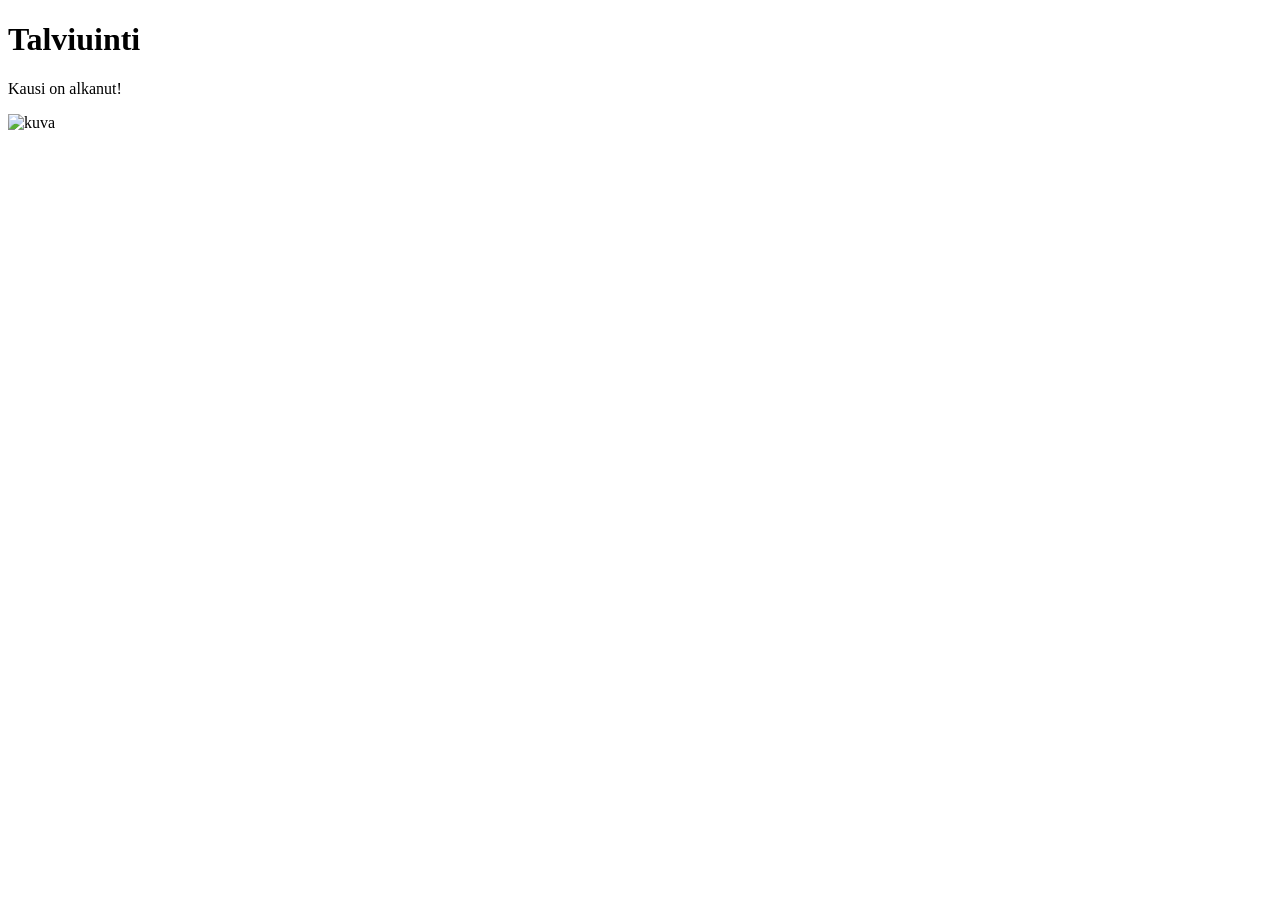
==== WS_01/index.html @ c87ffedd "Update course assignments WS_01-WS_06" ====
<!DOCTYPE html>
    <html>
    <head>
        <title>Talviuinti</title>
    </head>
    <body>
        <h1>Talviuinti</h1>
        <p>Kausi on alkanut!</p>
        <img src="IMG_talviuinti.jpg" alt="kuva" style="max-width: 100%; height: auto;">
    </body>
    </html>
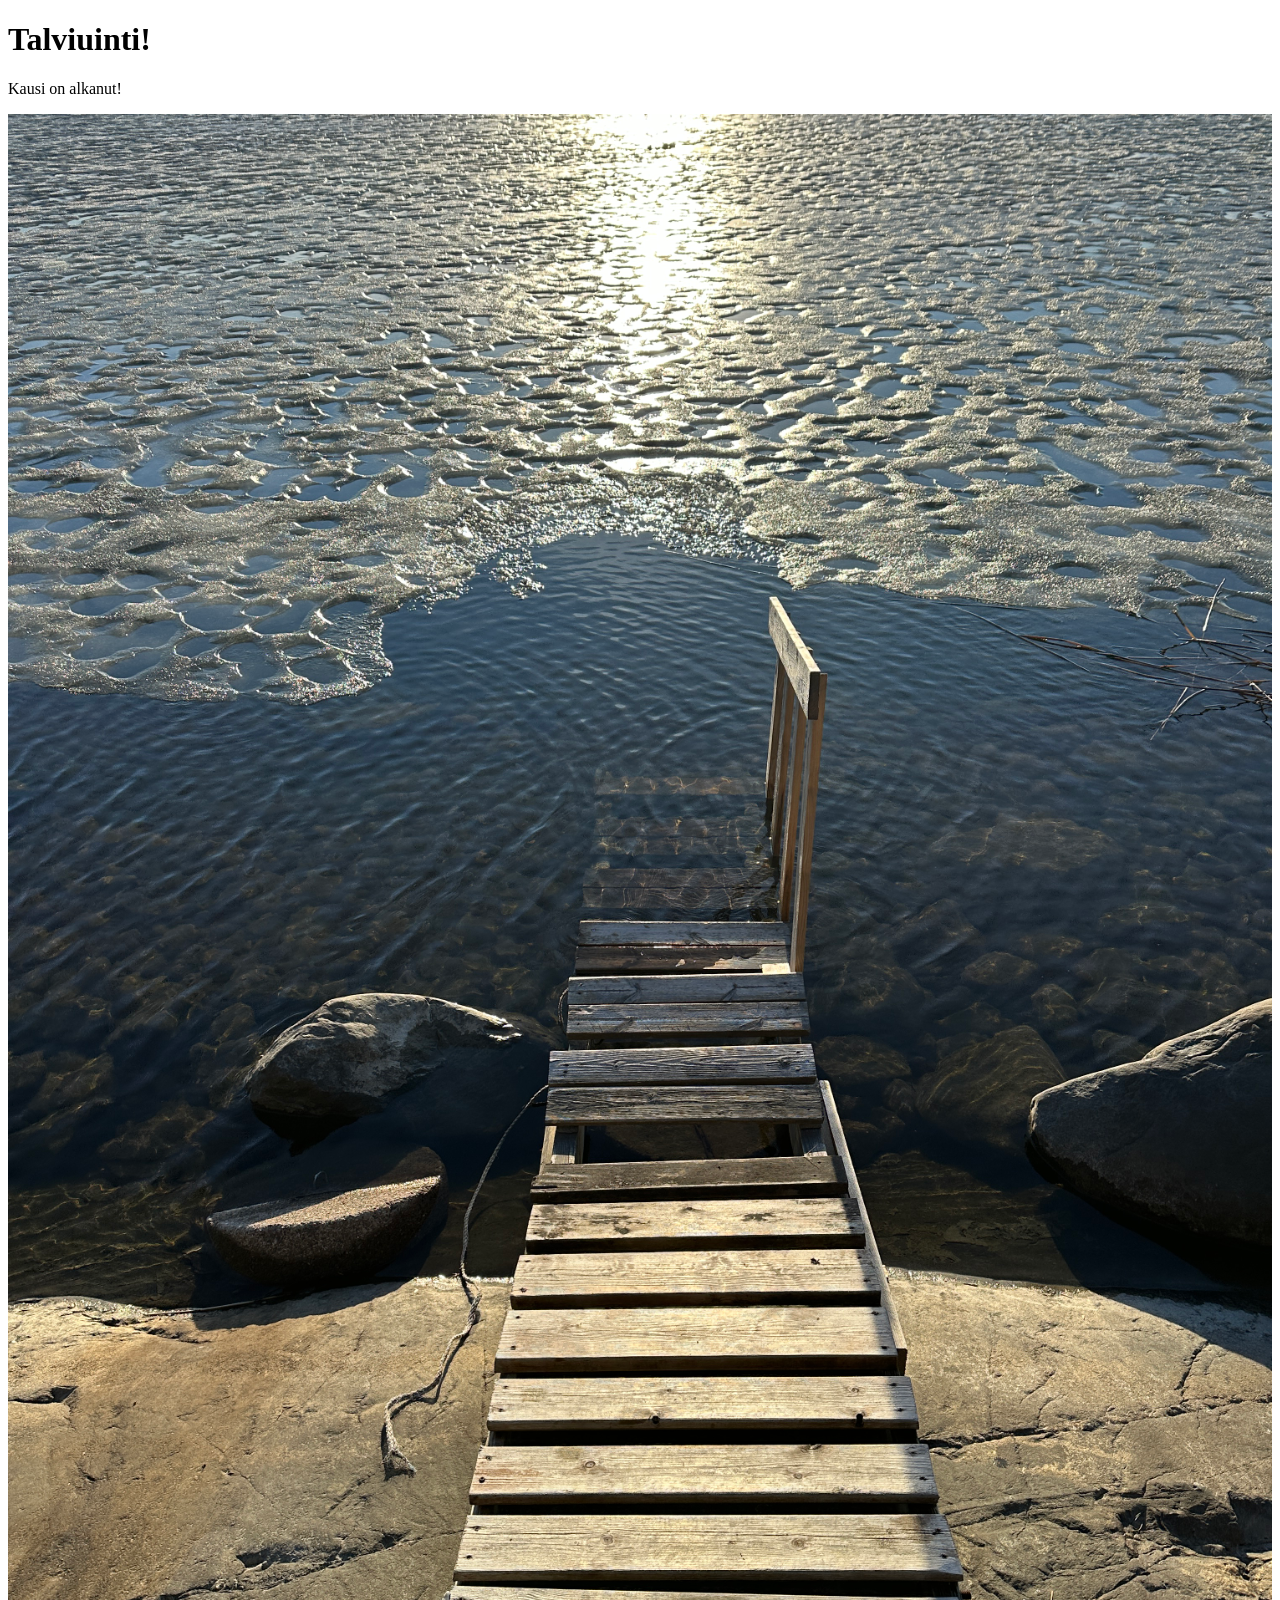
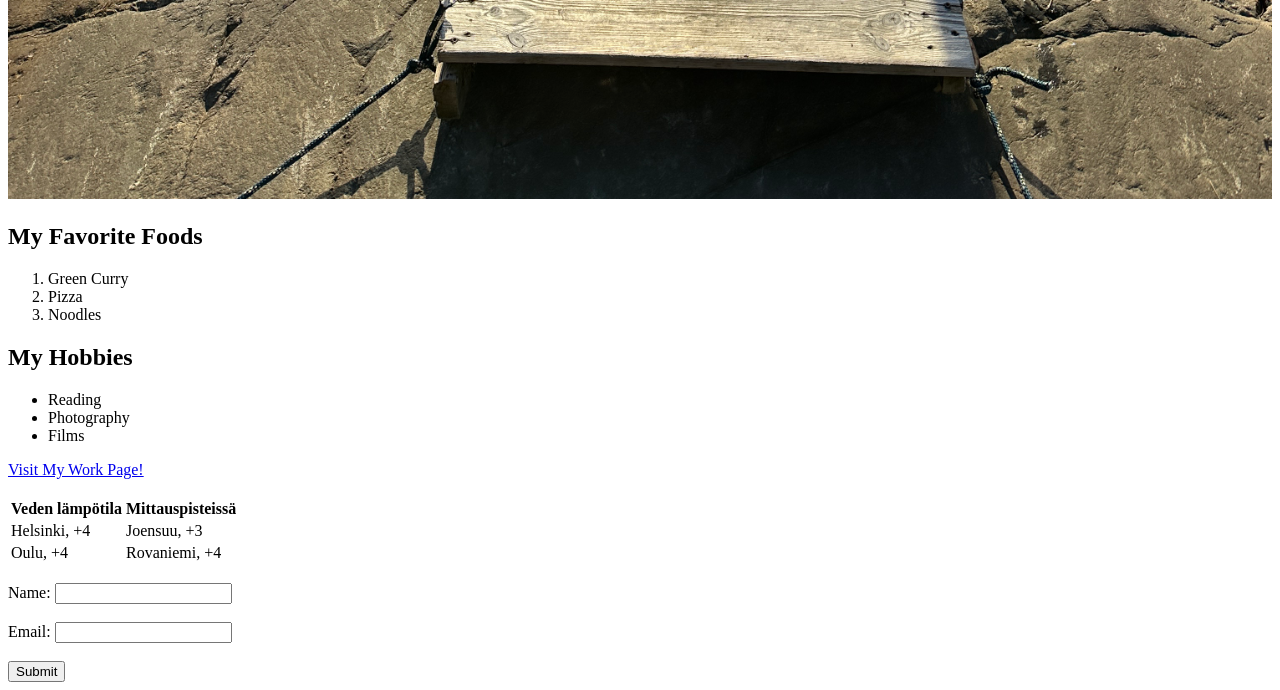
==== commit 29003f66: "WS01 Introduction tasks" ====
--- a/WS_01/index.html
+++ b/WS_01/index.html
@@ -1,11 +1,48 @@
 <!DOCTYPE html>
-    <html>
+    <html lang="fi">
     <head>
-        <title>Talviuinti</title>
+        <meta charset="UTF-8">
+    <title>Jouni's Web Page</title>
     </head>
     <body>
-        <h1>Talviuinti</h1>
+        <h1>Talviuinti!</h1>
         <p>Kausi on alkanut!</p>
-        <img src="IMG_talviuinti.jpg" alt="kuva" style="max-width: 100%; height: auto;">
+        <img src="IMG_talviuinti.JPG" alt="kuva" style="max-width: 100%; height: auto;">
+    <h2>My Favorite Foods</h2>
+    <ol>
+        <li>Green Curry</li>
+        <li>Pizza</li>
+        <li>Noodles</li>
+    </ol>
+    
+    <h2>My Hobbies</h2>
+    <ul>
+        <li>Reading</li>
+        <li>Photography</li>
+        <li>Films</li>
+    </ul>
+    <a href="https://jounisoikkeli.com/">Visit My Work Page!</a><br>
+    <br>
+    <table>
+    <tr>
+        <th>Veden lämpötila</th>
+        <th>Mittauspisteissä</th>
+    </tr>
+    <tr>
+        <td>Helsinki, +4</td>
+        <td>Joensuu, +3</td>
+    </tr>
+    <tr>
+        <td>Oulu, +4</td>
+        <td>Rovaniemi, +4</td>
+    </tr>
+    </table><br>
+    <form>
+    <label for="name">Name:</label>
+    <input type="text" id="name" name="name"><br><br>
+    <label for="email">Email:</label>
+    <input type="email" id="email" name="email"><br><br>
+    <input type="submit" value="Submit">
+    </form>
     </body>
     </html> 
